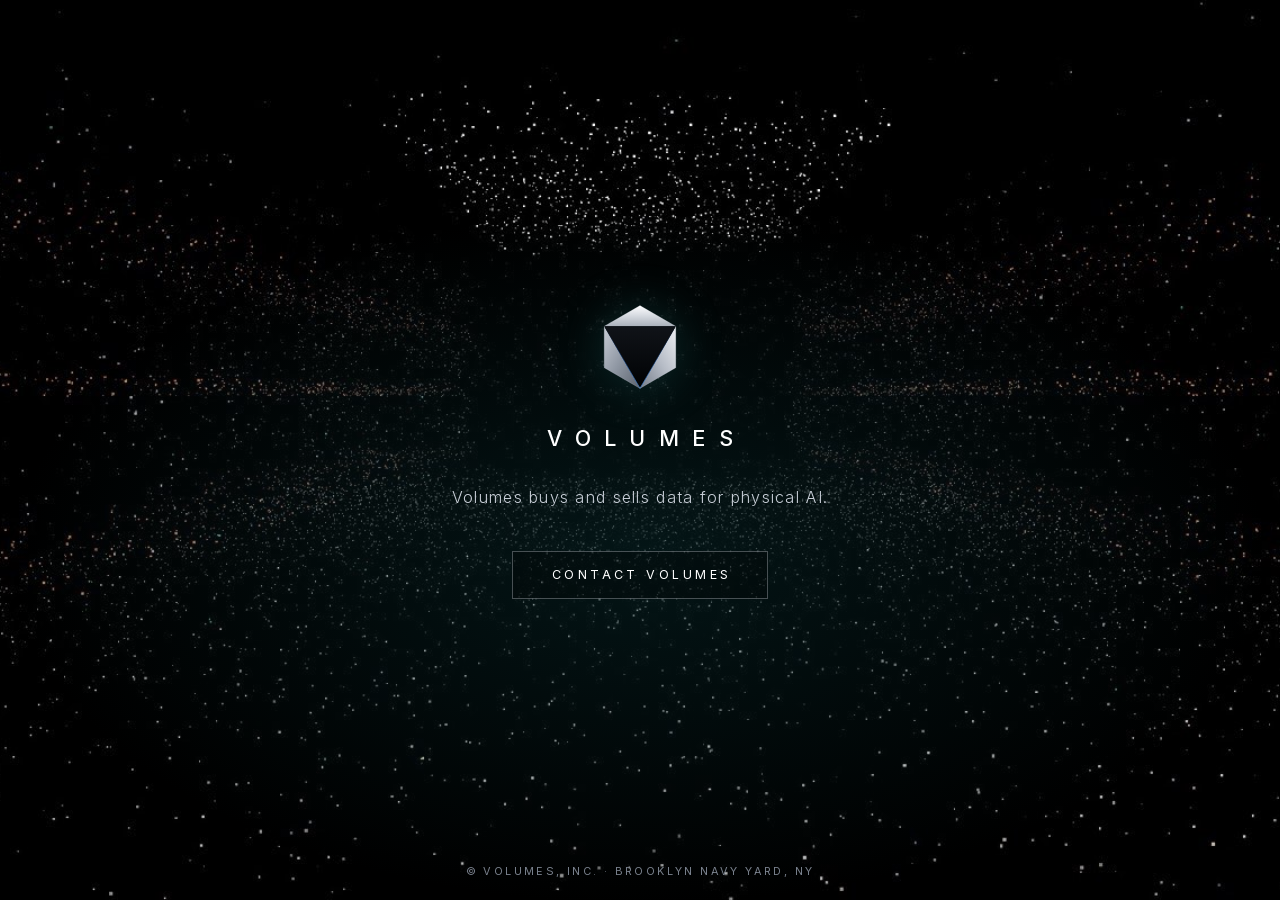
==== index.html @ 19cad760 "SEO, structured data, icons, 404" ====
<!DOCTYPE html>
<html lang="en">
<head>
<meta charset="UTF-8">
<meta name="viewport" content="width=device-width, initial-scale=1.0">
<title>Volumes — Data for Physical AI</title>
<meta name="description" content="Volumes buys and sells data for physical AI.">
<meta property="og:title" content="Volumes — Data for Physical AI">
<meta property="og:description" content="Volumes buys and sells data for physical AI.">
<meta property="og:type" content="website">
<meta property="og:url" content="https://arseniichan.github.io/volumes-website/">
<meta property="og:image" content="https://arseniichan.github.io/volumes-website/assets/og.png">
<meta name="twitter:card" content="summary_large_image">
<meta name="twitter:title" content="Volumes — Data for Physical AI">
<meta name="twitter:description" content="Volumes buys and sells data for physical AI.">
<meta name="twitter:image" content="https://arseniichan.github.io/volumes-website/assets/og.png">
<meta property="og:site_name" content="Volumes">
<meta property="og:locale" content="en_US">
<meta name="referrer" content="strict-origin-when-cross-origin">
<meta name="theme-color" content="#000000">
<link rel="canonical" href="https://arseniichan.github.io/volumes-website/">
<link rel="icon" type="image/svg+xml" href="assets/favicon.svg">
<link rel="apple-touch-icon" href="assets/apple-touch-icon.png">
<script type="application/ld+json">
{
  "@context": "https://schema.org",
  "@type": "Organization",
  "name": "Volumes, Inc.",
  "url": "https://arseniichan.github.io/volumes-website/",
  "logo": "https://arseniichan.github.io/volumes-website/assets/og.png",
  "email": "hello@volumes.cloud",
  "description": "Volumes buys and sells data for physical AI.",
  "address": {
    "@type": "PostalAddress",
    "streetAddress": "Brooklyn Navy Yard",
    "addressLocality": "Brooklyn",
    "addressRegion": "NY",
    "addressCountry": "US"
  }
}
</script>
<link rel="preload" href="assets/fonts/inter-var-latin.woff2" as="font" type="font/woff2" crossorigin>
<link rel="stylesheet" href="css/main.css">
</head>
<body>

<div class="hero" id="hero" aria-hidden="true"></div>
<div class="glow" aria-hidden="true"></div>

<main class="stage">
  <div class="lockup">
    <svg class="mark" viewBox="0 0 200 200" role="img" aria-label="Volumes logo">
      <defs>
        <linearGradient id="ft" x1="0" y1="0" x2="0" y2="1"><stop offset="0" stop-color="#fdfdfe"/><stop offset=".45" stop-color="#d9dde3"/><stop offset="1" stop-color="#aab1bb"/></linearGradient>
        <linearGradient id="fl" x1="0" y1="0" x2="1" y2="1"><stop offset="0" stop-color="#c7ccd4"/><stop offset=".5" stop-color="#8f97a3"/><stop offset="1" stop-color="#5c636e"/></linearGradient>
        <linearGradient id="fr" x1="1" y1="0" x2="0" y2="1"><stop offset="0" stop-color="#eef0f3"/><stop offset=".5" stop-color="#b6bcc6"/><stop offset="1" stop-color="#767e8a"/></linearGradient>
        <linearGradient id="cg" x1="0" y1="0" x2="0" y2="1"><stop offset="0" stop-color="#101318"/><stop offset=".7" stop-color="#05070a"/><stop offset="1" stop-color="#000"/></linearGradient>
        <linearGradient id="be" x1="0" y1="0" x2="1" y2="0"><stop offset="0" stop-color="#2E6FF2" stop-opacity="0"/><stop offset=".5" stop-color="#5DA9FF"/><stop offset="1" stop-color="#2E6FF2" stop-opacity="0"/></linearGradient>
      </defs>
      <polygon points="22.1,55 22.1,145 100,190" fill="url(#fl)"/>
      <polygon points="177.9,55 177.9,145 100,190" fill="url(#fr)"/>
      <polygon points="100,10 22.1,55 177.9,55" fill="url(#ft)"/>
      <polygon points="22.1,55 177.9,55 100,190" fill="url(#cg)"/>
      <path d="M 22.1 55 L 100 190 L 177.9 55" fill="none" stroke="url(#be)" stroke-width="1.6" opacity=".9"/>
      <path d="M 100 10 L 177.9 55 L 177.9 145 L 100 190 L 22.1 145 L 22.1 55 Z" fill="none" stroke="#c9cfd8" stroke-width="0.8" opacity=".5"/>
    </svg>
    <h1 class="wordmark">VOLUMES</h1>
  </div>

  <p class="subline">Volumes buys and sells data for physical AI.</p>

  <a class="contact-btn" id="contactBtn" href="mailto:hello@volumes.cloud">CONTACT&nbsp;VOLUMES</a>
</main>

<footer>© VOLUMES, INC. · BROOKLYN NAVY YARD, NY</footer>

<dialog id="contactDialog" aria-labelledby="dialogTitle">
  <div class="panel">
    <button class="close" id="closeBtn" type="button" aria-label="Close contact panel">×</button>

    <!-- step 1: role -->
    <section class="step" id="stepRole">
      <p class="eyebrow" id="dialogTitle">CONTACT VOLUMES</p>
      <h2 class="q" id="roleHeading" tabindex="-1">I am a —</h2>
      <div class="roles">
        <button class="role" type="button" data-role="Buyer">BUYER</button>
        <button class="role" type="button" data-role="Seller">SELLER</button>
        <button class="role" type="button" id="investorBtn">INVESTOR</button>
      </div>
    </section>

    <!-- step 2a: data multi-select -->
    <section class="step" id="stepData" hidden>
      <button class="back" type="button" data-back>← BACK</button>
      <p class="eyebrow" id="dataEyebrow">BUYER</p>
      <h2 class="q" id="dataHeading" tabindex="-1">What data are you interested in buying?</h2>

      <div class="notsure">
        <button class="chip chip-notsure" type="button" aria-pressed="false" data-item="Not sure yet">Not sure yet</button>
      </div>

      <div id="catList"></div>

      <button class="compose" id="composeBtn" type="button" disabled>COMPOSE EMAIL → HELLO@VOLUMES.CLOUD</button>
      <p class="count" id="count" aria-live="polite">Select one or more</p>

      <div class="mailguard" id="mailGuard" hidden>
        <p class="mailguard-note">If your mail app didn’t open, copy this and send it to
          <span class="addr">hello@volumes.cloud</span>:</p>
        <label class="visually-hidden" for="mailText">Composed email text</label>
        <textarea id="mailText" readonly rows="6"></textarea>
        <button class="copy" id="copyBtn" type="button">COPY EMAIL TEXT</button>
      </div>
    </section>

    <!-- step 2b: investor -->
    <section class="step" id="stepInvestor" hidden>
      <button class="back" type="button" data-back>← BACK</button>
      <p class="eyebrow">INVESTOR ACCESS</p>
      <h2 class="q" id="investorHeading" tabindex="-1">Log in for company updates</h2>

      <div class="field">
        <label class="visually-hidden" for="invUser">Username</label>
        <input type="text" id="invUser" name="username" placeholder="Username" autocomplete="off">
      </div>
      <div class="field">
        <label class="visually-hidden" for="invPass">Password</label>
        <input type="password" id="invPass" name="password" placeholder="Password" autocomplete="off">
      </div>
      <button class="login" id="loginBtn" type="button">LOG IN</button>
      <p class="login-note" id="loginNote" aria-live="polite"></p>

      <hr class="divider">

      <p class="asterisk">* <em>Volumes Inc. is not currently accepting new investors.</em> Leave your email to be notified when that changes.</p>
      <div class="notify">
        <div class="field">
          <label class="visually-hidden" for="invEmail">Your email</label>
          <input type="email" id="invEmail" placeholder="you@fund.com">
        </div>
        <button class="notify-btn" id="notifyBtn" type="button">NOTIFY&nbsp;ME</button>
      </div>

      <div class="mailguard" id="invMailGuard" hidden>
        <p class="mailguard-note">If your mail app didn’t open, copy this and send it to
          <span class="addr">hello@volumes.cloud</span>:</p>
        <label class="visually-hidden" for="invMailText">Composed email text</label>
        <textarea id="invMailText" readonly rows="3"></textarea>
        <button class="copy" id="invCopyBtn" type="button">COPY EMAIL TEXT</button>
      </div>
    </section>

  </div>
</dialog>

<script src="js/flow.js" defer></script>
<script>
/* Hero gate: WebGL-capable desktops get the live cloud; everyone else
   (no WebGL, reduced motion, mobile, low power) gets the static poster
   rendered from the same scene. ?static=1 / ?hero=1 force either path. */
(function () {
  var hero = document.getElementById('hero');
  var q = new URLSearchParams(location.search);
  var reduced = matchMedia('(prefers-reduced-motion: reduce)').matches;
  var coarseSmall = matchMedia('(pointer: coarse)').matches &&
                    Math.min(screen.width, screen.height) < 768;
  var lowPower = (navigator.deviceMemory && navigator.deviceMemory < 4) ||
                 (navigator.hardwareConcurrency && navigator.hardwareConcurrency <= 2) ||
                 (navigator.connection && navigator.connection.saveData);
  var webgl = false;
  try {
    var c = document.createElement('canvas');
    webgl = !!(c.getContext('webgl2') || c.getContext('webgl'));
  } catch (e) { webgl = false; }

  var usePoster = q.has('static') || !webgl || reduced || coarseSmall || lowPower;
  if (q.has('hero') || q.has('poster')) usePoster = false;

  if (usePoster) {
    hero.classList.add('poster');
    return;
  }

  /* The cloud is an enhancement: let the page paint and settle first,
     then load Three.js off the critical path. */
  function boot() {
    import('./js/hero.js')
      .then(function (m) { m.start(hero, { poster: q.has('poster') }); })
      .catch(function () { hero.classList.add('poster'); });
  }
  function whenIdle() {
    if (q.has('poster')) { boot(); return; } /* poster build: no delay */
    if ('requestIdleCallback' in window) requestIdleCallback(boot, { timeout: 2000 });
    else setTimeout(boot, 250);
  }
  if (document.readyState === 'complete') whenIdle();
  else window.addEventListener('load', whenIdle);
})();
</script>
</body>
</html>
---- css/main.css ----
/* Volumes — "Resting Place" · Measured Futurism v3 */

@font-face {
  font-family: 'Inter';
  font-style: normal;
  font-weight: 300 600;
  font-display: optional;
  src: url('../assets/fonts/inter-var-latin.woff2') format('woff2');
}

:root {
  --bg: #000;
  --ink: #fff;
  --silver: #c9cfd8;
  --dim: #7a828e;
  --teal: #3ec6c6;
  --blue: #2E6FF2;
  --line: rgba(201, 207, 216, .22);
  --line-soft: rgba(201, 207, 216, .12);
  --teal-wash: rgba(62, 198, 198, .08);
  --font: 'Inter', -apple-system, BlinkMacSystemFont, 'Helvetica Neue', Arial, sans-serif;
}

* { margin: 0; padding: 0; box-sizing: border-box; }
[hidden] { display: none !important; }
html, body { height: 100%; }

body {
  background: var(--bg);
  color: var(--ink);
  font-family: var(--font);
  overflow: hidden;
}

.visually-hidden {
  position: absolute; width: 1px; height: 1px;
  margin: -1px; padding: 0; border: 0;
  clip: rect(0 0 0 0); clip-path: inset(50%);
  overflow: hidden; white-space: nowrap;
}

:focus-visible {
  outline: 2px solid var(--teal);
  outline-offset: 3px;
}

/* ---------- ground layers ---------- */
.hero {
  position: fixed; inset: 0; z-index: 0;
  background-color: var(--bg);
  background-size: cover;
  background-position: center;
}
.hero canvas { position: absolute; inset: 0; display: block; width: 100%; height: 100%; }
.hero.poster { background-image: url('../assets/poster.jpg'); }
.glow {
  position: fixed; inset: 0; z-index: 1; pointer-events: none;
  background: radial-gradient(ellipse 70% 55% at 50% 62%, rgba(10, 60, 64, .35), transparent 70%);
}

/* ---------- the five things ---------- */
.stage {
  position: fixed; inset: 0; z-index: 2;
  display: flex; flex-direction: column;
  align-items: center; justify-content: center;
  gap: 2.2rem;
  pointer-events: none;
  padding: 0 1.5rem;
  text-align: center;
}
.stage > * { pointer-events: auto; }

.lockup {
  display: flex; flex-direction: column; align-items: center; gap: 2rem;
}
.mark {
  width: 92px; height: 92px;
  filter: drop-shadow(0 0 24px rgba(62, 198, 198, .18));
}
.wordmark {
  font-weight: 500;
  font-size: 1.35rem;
  letter-spacing: .62em;
  text-indent: .62em;
  color: var(--ink);
}

.subline {
  font-weight: 300;
  font-size: 1rem;
  letter-spacing: .08em;
  color: var(--silver);
}

.contact-btn {
  margin-top: .6rem;
  display: inline-block;
  border: 1px solid rgba(201, 207, 216, .35);
  color: var(--ink);
  background: rgba(0, 0, 0, .3);
  text-decoration: none;
  font-size: .78rem;
  letter-spacing: .28em;
  text-indent: .28em;
  padding: .95rem 2.2rem;
  min-height: 44px;
  cursor: pointer;
  transition: border-color .2s ease-out, background .2s ease-out;
}
.contact-btn:hover { border-color: var(--teal); background: var(--teal-wash); }

footer {
  position: fixed; bottom: 1.4rem; left: 0; right: 0; z-index: 2;
  text-align: center;
  font-size: .68rem;
  letter-spacing: .22em;
  color: var(--dim);
  padding: 0 1rem;
}

/* ---------- contact dialog ---------- */
dialog {
  border: none;
  background: transparent;
  padding: 0;
  max-width: 100vw; max-height: 100vh;
  width: 100%; height: 100%;
  display: none;
  align-items: center; justify-content: center;
  color: var(--ink);
}
dialog[open] { display: flex; }
dialog::backdrop {
  background: rgba(0, 0, 0, .82);
  -webkit-backdrop-filter: blur(10px);
  backdrop-filter: blur(10px);
}

.panel {
  position: relative;
  width: min(680px, 92vw);
  max-height: 86vh;
  overflow-y: auto;
  border: 1px solid rgba(201, 207, 216, .18);
  background: rgba(4, 6, 8, .96);
  padding: 2.6rem 2.8rem;
  scrollbar-width: thin;
  scrollbar-color: rgba(201, 207, 216, .2) transparent;
}
.panel::-webkit-scrollbar { width: 4px; }
.panel::-webkit-scrollbar-thumb { background: rgba(201, 207, 216, .2); }

.close {
  position: absolute; top: .6rem; right: .6rem;
  width: 44px; height: 44px;
  border: none; background: none;
  color: var(--dim);
  font-size: 1.4rem; line-height: 1;
  font-family: inherit;
  cursor: pointer;
  transition: color .2s ease-out;
}
.close:hover { color: var(--ink); }

.eyebrow {
  font-size: .64rem; letter-spacing: .3em;
  color: var(--teal);
  margin-bottom: 1.2rem;
}
.q {
  font-weight: 300; font-size: 1.25rem;
  letter-spacing: .02em;
  margin-bottom: 1.8rem;
}
.q:focus-visible { outline: none; }

.roles { display: grid; grid-template-columns: repeat(3, 1fr); gap: .8rem; }
.role {
  border: 1px solid var(--line);
  background: none; color: var(--ink);
  font-family: inherit; font-size: .8rem;
  letter-spacing: .2em; text-indent: .2em;
  padding: 1.6rem 0;
  cursor: pointer;
  transition: border-color .2s ease-out, color .2s ease-out;
}
.role:hover { border-color: var(--teal); color: var(--teal); }

.back {
  background: none; border: none;
  color: var(--dim);
  font-family: inherit; font-size: .68rem; letter-spacing: .22em;
  cursor: pointer;
  margin-bottom: 1.4rem;
  padding: .6rem .6rem .6rem 0;
  min-height: 44px;
  transition: color .2s ease-out;
}
.back:hover { color: var(--ink); }

/* categories: collapsed by default */
.cat { border-bottom: 1px solid var(--line-soft); }
.cat-toggle {
  width: 100%;
  display: flex; align-items: center; justify-content: space-between; gap: 1rem;
  background: none; border: none;
  color: var(--silver);
  font-family: inherit;
  font-size: .66rem; letter-spacing: .26em;
  text-transform: uppercase;
  text-align: left;
  padding: .9rem .2rem;
  min-height: 44px;
  cursor: pointer;
  transition: color .2s ease-out;
}
.cat-toggle:hover { color: var(--ink); }
.cat-meta { display: flex; align-items: center; gap: .8rem; flex-shrink: 0; }
.cat-count { color: var(--dim); letter-spacing: .1em; }
.cat-picked { color: var(--teal); letter-spacing: .1em; }
.cat-caret {
  color: var(--dim);
  transition: transform .2s ease-out;
}
.cat-toggle[aria-expanded="true"] .cat-caret { transform: rotate(180deg); }

.chips {
  display: flex; flex-wrap: wrap; gap: .5rem;
  padding: .2rem .2rem 1.1rem;
}
.chip {
  border: 1px solid var(--line);
  background: none; color: var(--silver);
  font-family: inherit; font-size: .74rem; letter-spacing: .05em;
  padding: .5rem .9rem;
  min-height: 36px;
  cursor: pointer;
  transition: border-color .2s ease-out, color .2s ease-out, background .2s ease-out;
}
.chip:hover { border-color: rgba(62, 198, 198, .6); }
.chip[aria-pressed="true"] {
  border-color: var(--teal);
  color: var(--teal);
  background: var(--teal-wash);
}
.notsure { margin-bottom: 1.1rem; }
.chip-notsure { min-height: 44px; padding: .6rem 1.2rem; }

.compose {
  margin-top: 1.6rem; width: 100%;
  border: 1px solid var(--teal);
  background: var(--teal-wash);
  color: var(--teal);
  font-family: inherit; font-size: .76rem;
  letter-spacing: .26em; text-indent: .26em;
  padding: 1rem 0;
  min-height: 48px;
  cursor: pointer;
  transition: background .2s ease-out;
}
.compose:disabled { opacity: .35; cursor: default; }
.compose:not(:disabled):hover { background: rgba(62, 198, 198, .16); }

.count {
  color: var(--dim);
  font-size: .68rem; letter-spacing: .1em;
  margin-top: .7rem;
  text-align: center;
}

/* mail fallback */
.mailguard { margin-top: 1.4rem; border-top: 1px solid var(--line-soft); padding-top: 1.2rem; }
.mailguard-note {
  color: var(--dim);
  font-size: .72rem; line-height: 1.7; letter-spacing: .04em;
  margin-bottom: .7rem;
}
.addr { color: var(--teal); letter-spacing: .06em; user-select: all; }
.mailguard textarea {
  width: 100%;
  background: none;
  border: 1px solid var(--line-soft);
  color: var(--silver);
  font-family: inherit; font-size: .74rem; line-height: 1.6;
  padding: .8rem;
  resize: vertical;
}
.copy {
  margin-top: .7rem;
  border: 1px solid var(--line);
  background: none; color: var(--silver);
  font-family: inherit; font-size: .68rem; letter-spacing: .18em;
  padding: .7rem 1.4rem;
  min-height: 44px;
  cursor: pointer;
  transition: border-color .2s ease-out, color .2s ease-out;
}
.copy:hover { border-color: var(--teal); color: var(--teal); }

/* investor */
.field { width: 100%; margin-bottom: .7rem; }
.field input {
  width: 100%;
  background: none;
  border: 1px solid var(--line);
  color: var(--ink);
  font-family: inherit; font-size: .85rem; letter-spacing: .06em;
  padding: .85rem 1rem;
  min-height: 44px;
}
.field input::placeholder { color: var(--dim); }
.field input:focus { outline: none; border-color: var(--teal); }

.login {
  width: 100%;
  border: 1px solid rgba(201, 207, 216, .35);
  background: none; color: var(--ink);
  font-family: inherit; font-size: .74rem;
  letter-spacing: .26em; text-indent: .26em;
  padding: .95rem 0;
  min-height: 48px;
  cursor: pointer;
  margin-top: .3rem;
  transition: border-color .2s ease-out;
}
.login:hover { border-color: var(--ink); }
.login-note {
  color: var(--dim);
  font-size: .7rem; letter-spacing: .06em; line-height: 1.6;
  margin-top: .7rem;
  min-height: 1.2em;
}

.divider { border: none; border-top: 1px solid var(--line-soft); margin: 1.8rem 0; }

.asterisk {
  font-size: .74rem; line-height: 1.7;
  color: var(--dim); letter-spacing: .04em;
  margin-bottom: 1rem;
}
.asterisk em { color: var(--silver); font-style: normal; }

.notify { display: flex; gap: .6rem; }
.notify .field { margin: 0; flex: 1; }
.notify-btn {
  border: 1px solid rgba(62, 198, 198, .6);
  background: none; color: var(--teal);
  font-family: inherit; font-size: .68rem; letter-spacing: .18em;
  padding: 0 1.4rem;
  min-height: 44px;
  cursor: pointer;
  transition: background .2s ease-out;
}
.notify-btn:hover { background: var(--teal-wash); }

/* ---------- responsive ---------- */
@media (max-width: 600px) {
  .stage { gap: 1.8rem; }
  .mark { width: 76px; height: 76px; }
  .wordmark { font-size: 1.15rem; }
  .subline { font-size: .92rem; }
  .roles { grid-template-columns: 1fr; }
  .panel { padding: 3rem 1.4rem 1.8rem; width: 94vw; max-height: 90vh; }
  .notify { flex-direction: column; }
  .notify-btn { padding: .85rem 0; }
}

/* larger touch targets on coarse pointers */
@media (pointer: coarse) {
  .chip { min-height: 44px; padding: .7rem 1rem; }
}

@media (prefers-reduced-motion: reduce) {
  * { transition: none !important; animation: none !important; }
}
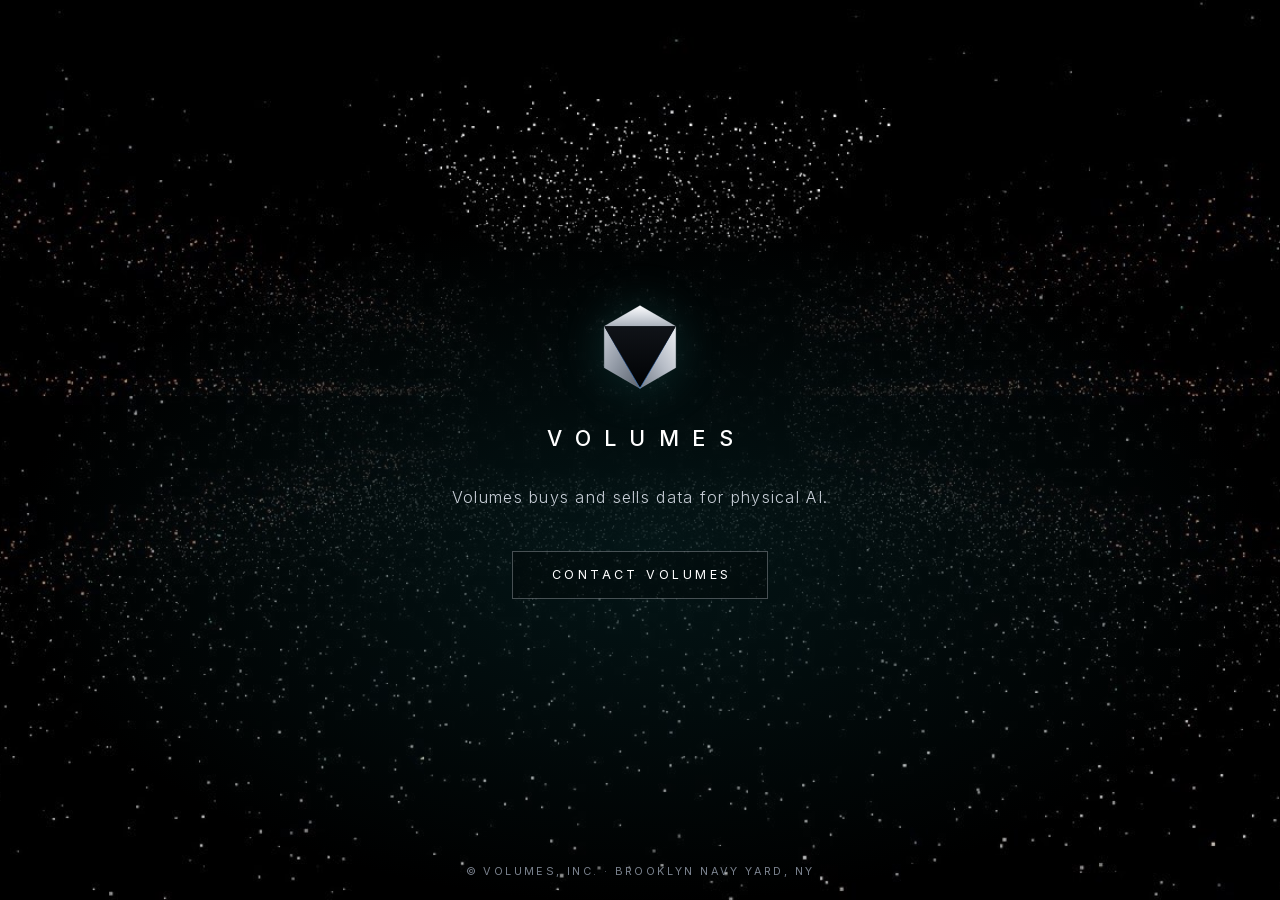
==== commit d7493c63: "Center scrim for text legibility" ====
--- a/index.html
+++ b/index.html
@@ -45,6 +45,7 @@
 <body>
 
 <div class="hero" id="hero" aria-hidden="true"></div>
+<div class="scrim" aria-hidden="true"></div>
 <div class="glow" aria-hidden="true"></div>
 
 <main class="stage">
@@ -101,6 +102,11 @@
 
       <div id="catList"></div>
 
+      <div class="field details-field">
+        <label class="details-label" for="detailsText">ANYTHING SPECIFIC? <span>scale, environment, timeline — optional</span></label>
+        <textarea id="detailsText" rows="2" placeholder="e.g. manipulation data, warehouse settings, 10k hours"></textarea>
+      </div>
+
       <button class="compose" id="composeBtn" type="button" disabled>COMPOSE EMAIL → HELLO@VOLUMES.CLOUD</button>
       <p class="count" id="count" aria-live="polite">Select one or more</p>
 
@@ -162,8 +168,6 @@
   var hero = document.getElementById('hero');
   var q = new URLSearchParams(location.search);
   var reduced = matchMedia('(prefers-reduced-motion: reduce)').matches;
-  var coarseSmall = matchMedia('(pointer: coarse)').matches &&
-                    Math.min(screen.width, screen.height) < 768;
   var lowPower = (navigator.deviceMemory && navigator.deviceMemory < 4) ||
                  (navigator.hardwareConcurrency && navigator.hardwareConcurrency <= 2) ||
                  (navigator.connection && navigator.connection.saveData);
@@ -173,7 +177,7 @@
     webgl = !!(c.getContext('webgl2') || c.getContext('webgl'));
   } catch (e) { webgl = false; }
 
-  var usePoster = q.has('static') || !webgl || reduced || coarseSmall || lowPower;
+  var usePoster = q.has('static') || !webgl || reduced || lowPower;
   if (q.has('hero') || q.has('poster')) usePoster = false;
 
   if (usePoster) {
--- a/css/main.css
+++ b/css/main.css
@@ -50,12 +50,19 @@
   background-color: var(--bg);
   background-size: cover;
   background-position: center;
+  touch-action: none; /* finger drags deform the cloud instead of scrolling */
 }
 .hero canvas { position: absolute; inset: 0; display: block; width: 100%; height: 100%; }
 .hero.poster { background-image: url('../assets/poster.jpg'); }
 .glow {
   position: fixed; inset: 0; z-index: 1; pointer-events: none;
   background: radial-gradient(ellipse 70% 55% at 50% 62%, rgba(10, 60, 64, .35), transparent 70%);
+}
+/* quiet the cloud behind the text column so the sentence stays legible
+   over the bright beam band on tall phone screens */
+.scrim {
+  position: fixed; inset: 0; z-index: 1; pointer-events: none;
+  background: radial-gradient(ellipse 60% 46% at 50% 50%, rgba(0, 0, 0, .52), transparent 72%);
 }
 
 /* ---------- the five things ---------- */
@@ -246,6 +253,31 @@
 .notsure { margin-bottom: 1.1rem; }
 .chip-notsure { min-height: 44px; padding: .6rem 1.2rem; }
 
+.details-field { margin-top: 1.3rem; }
+.details-label {
+  display: block;
+  font-size: .62rem; letter-spacing: .26em;
+  color: var(--silver);
+  text-transform: uppercase;
+  margin-bottom: .55rem;
+}
+.details-label span {
+  color: var(--dim);
+  letter-spacing: .1em;
+  text-transform: none;
+}
+.details-field textarea {
+  width: 100%;
+  background: none;
+  border: 1px solid var(--line);
+  color: var(--ink);
+  font-family: inherit; font-size: .82rem; line-height: 1.6; letter-spacing: .04em;
+  padding: .8rem 1rem;
+  resize: vertical;
+}
+.details-field textarea::placeholder { color: var(--dim); }
+.details-field textarea:focus { outline: none; border-color: var(--teal); }
+
 .compose {
   margin-top: 1.6rem; width: 100%;
   border: 1px solid var(--teal);
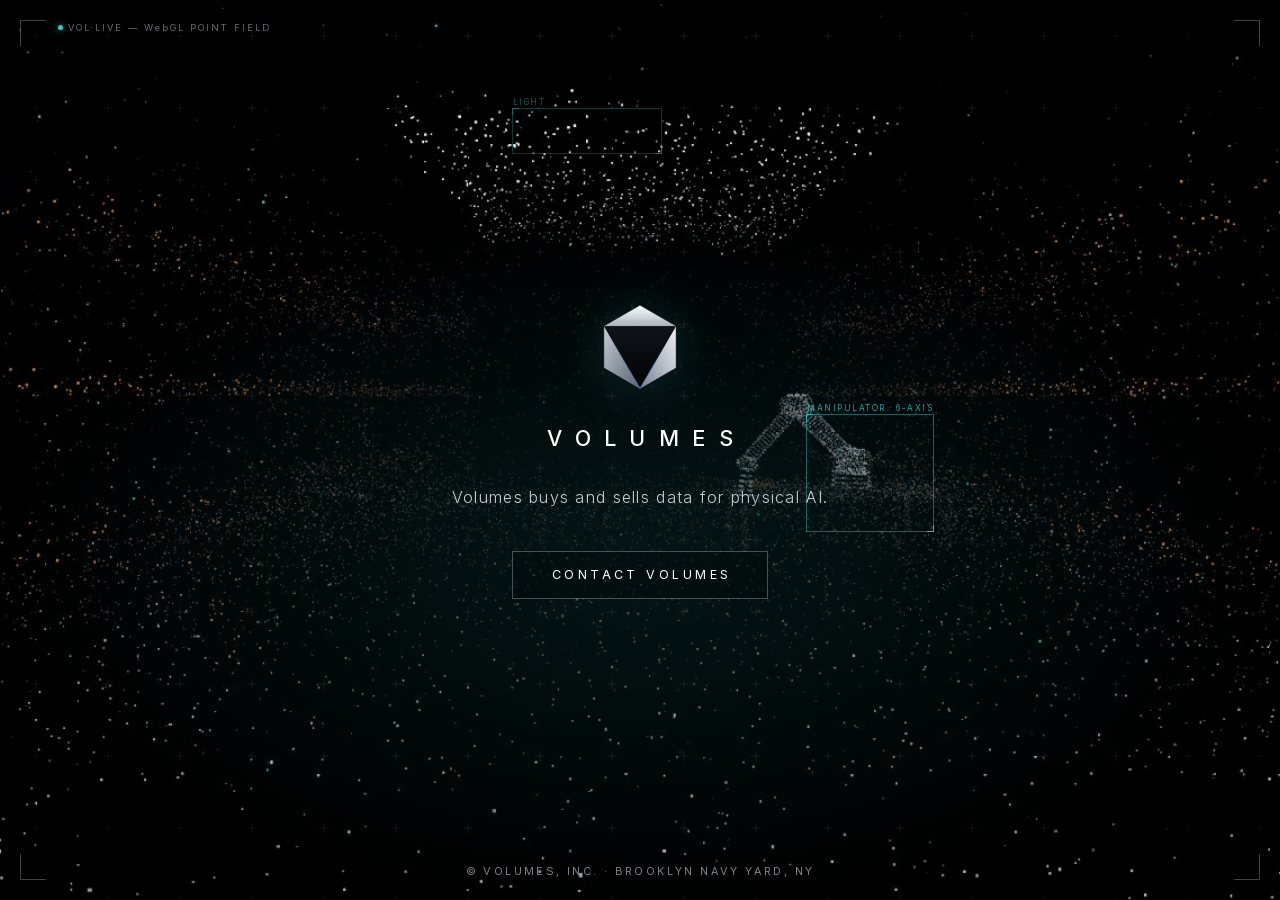
==== commit f2cf4355: "Instrument HUD + searchable data taxonomy" ====
--- a/index.html
+++ b/index.html
@@ -48,6 +48,26 @@
 <div class="scrim" aria-hidden="true"></div>
 <div class="glow" aria-hidden="true"></div>
 
+<!-- Instrument HUD: honest capture-viewport chrome over the live cloud.
+     Registration marks + a bracket that labels the actual manipulator.
+     No false "real capture" provenance — that waits for real geometry. -->
+<div class="hud" aria-hidden="true">
+  <div class="hud-grid"></div>
+  <span class="hud-corner tl"></span>
+  <span class="hud-corner tr"></span>
+  <span class="hud-corner bl"></span>
+  <span class="hud-corner br"></span>
+  <div class="hud-readout">
+    <span class="hud-dot"></span>VOL·LIVE — WebGL POINT FIELD
+  </div>
+  <div class="hud-track hud-track--arm">
+    <span class="hud-label">MANIPULATOR · 6-AXIS</span>
+  </div>
+  <div class="hud-track hud-track--streak">
+    <span class="hud-label">LIGHT</span>
+  </div>
+</div>
+
 <main class="stage">
   <div class="lockup">
     <svg class="mark" viewBox="0 0 200 200" role="img" aria-label="Volumes logo">
@@ -96,11 +116,21 @@
       <p class="eyebrow" id="dataEyebrow">BUYER</p>
       <h2 class="q" id="dataHeading" tabindex="-1">What data are you interested in buying?</h2>
 
+      <div class="search-field">
+        <svg class="search-icon" width="14" height="14" viewBox="0 0 14 14" aria-hidden="true" fill="none">
+          <circle cx="6" cy="6" r="4.5" stroke="currentColor" stroke-width="1.2"/>
+          <path d="M9.5 9.5 13 13" stroke="currentColor" stroke-width="1.2" stroke-linecap="round"/>
+        </svg>
+        <label class="visually-hidden" for="dataSearch">Search data types</label>
+        <input type="text" id="dataSearch" placeholder="Search 55 data types…" autocomplete="off" spellcheck="false">
+      </div>
+
       <div class="notsure">
         <button class="chip chip-notsure" type="button" aria-pressed="false" data-item="Not sure yet">Not sure yet</button>
       </div>
 
       <div id="catList"></div>
+      <p class="no-matches" id="noMatches" hidden>No matches. Try a broader term, or use “Not sure yet”.</p>
 
       <div class="field details-field">
         <label class="details-label" for="detailsText">ANYTHING SPECIFIC? <span>scale, environment, timeline — optional</span></label>
--- a/css/main.css
+++ b/css/main.css
@@ -63,6 +63,77 @@
 .scrim {
   position: fixed; inset: 0; z-index: 1; pointer-events: none;
   background: radial-gradient(ellipse 60% 46% at 50% 50%, rgba(0, 0, 0, .52), transparent 72%);
+}
+
+/* ---------- instrument HUD ---------- */
+.hud {
+  position: fixed; inset: 0; z-index: 1; pointer-events: none;
+  font-family: var(--font);
+}
+.hud-grid {
+  position: absolute; inset: 0;
+  opacity: .10;
+  background-image: url("data:image/svg+xml,%3Csvg xmlns='http://www.w3.org/2000/svg' width='72' height='72'%3E%3Cpath d='M36 31v10M31 36h10' stroke='%23c9cfd8' stroke-width='1'/%3E%3C/svg%3E");
+  background-repeat: repeat;
+  -webkit-mask-image: radial-gradient(ellipse 85% 80% at 50% 48%, #000 55%, transparent 90%);
+          mask-image: radial-gradient(ellipse 85% 80% at 50% 48%, #000 55%, transparent 90%);
+}
+.hud-corner {
+  position: absolute; width: 26px; height: 26px;
+  border: 1px solid rgba(201, 207, 216, .32);
+}
+.hud-corner.tl { top: 20px; left: 20px; border-right: none; border-bottom: none; }
+.hud-corner.tr { top: 20px; right: 20px; border-left: none; border-bottom: none; }
+.hud-corner.bl { bottom: 20px; left: 20px; border-right: none; border-top: none; }
+.hud-corner.br { bottom: 20px; right: 20px; border-left: none; border-top: none; }
+.hud-readout {
+  position: absolute; top: 22px; left: 58px;
+  display: flex; align-items: center; gap: .5em;
+  font-size: .58rem; letter-spacing: .22em;
+  color: rgba(201, 207, 216, .5);
+}
+.hud-dot {
+  width: 5px; height: 5px; border-radius: 50%;
+  background: var(--teal);
+  box-shadow: 0 0 6px rgba(62, 198, 198, .8);
+  animation: hud-pulse 2.6s ease-in-out infinite;
+}
+@keyframes hud-pulse { 0%, 100% { opacity: 1; } 50% { opacity: .25; } }
+
+.hud-track {
+  position: absolute;
+  border: 1px solid rgba(62, 198, 198, .45);
+  width: 92px; height: 78px;
+}
+.hud-track::before, .hud-track::after {
+  content: ''; position: absolute; width: 6px; height: 6px;
+  border: 1px solid rgba(62, 198, 198, .8);
+}
+.hud-track::before { top: -1px; left: -1px; border-right: none; border-bottom: none; }
+.hud-track::after { bottom: -1px; right: -1px; border-left: none; border-top: none; }
+.hud-label {
+  position: absolute; top: -1.5em; left: 0;
+  font-size: .52rem; letter-spacing: .18em;
+  color: rgba(62, 198, 198, .75);
+  white-space: nowrap;
+}
+/* positioned over the arm (right of the lockup) and the light streak */
+.hud-track--arm    { top: 46%; left: 63%; width: 128px; height: 118px; }
+.hud-track--streak { top: 12%; left: 40%; width: 150px; height: 46px; opacity: .6; }
+
+@media (max-width: 600px) {
+  .hud-corner { width: 18px; height: 18px; }
+  .hud-corner.tl, .hud-corner.tr { top: 14px; }
+  .hud-corner.bl, .hud-corner.br { bottom: 14px; }
+  .hud-corner.tl, .hud-corner.bl { left: 14px; }
+  .hud-corner.tr, .hud-corner.br { right: 14px; }
+  .hud-readout { top: 15px; left: 40px; font-size: .5rem; letter-spacing: .16em; }
+  /* the arm shares the text band on a phone — brackets would collide with
+     the sentence, so the frame + grid + readout carry the instrument read */
+  .hud-track { display: none; }
+}
+@media (prefers-reduced-motion: reduce) {
+  .hud-dot { animation: none; }
 }
 
 /* ---------- the five things ---------- */
@@ -253,6 +324,36 @@
 .notsure { margin-bottom: 1.1rem; }
 .chip-notsure { min-height: 44px; padding: .6rem 1.2rem; }
 
+/* taxonomy search */
+.search-field {
+  position: relative;
+  display: flex; align-items: center;
+  margin: 0 0 1.1rem;
+}
+.search-icon {
+  position: absolute; left: 1rem;
+  color: var(--dim);
+  pointer-events: none;
+}
+.search-field input {
+  width: 100%;
+  background: none;
+  border: 1px solid var(--line);
+  color: var(--ink);
+  font-family: inherit; font-size: .82rem; letter-spacing: .04em;
+  padding: .75rem 1rem .75rem 2.4rem;
+  min-height: 44px;
+}
+.search-field input::placeholder { color: var(--dim); }
+.search-field input:focus { outline: none; border-color: var(--teal); }
+.no-matches {
+  color: var(--dim);
+  font-size: .74rem; letter-spacing: .04em; line-height: 1.6;
+  padding: .8rem .2rem;
+}
+.cat.cat-hidden { display: none; }
+.chip.chip-hidden { display: none; }
+
 .details-field { margin-top: 1.3rem; }
 .details-label {
   display: block;
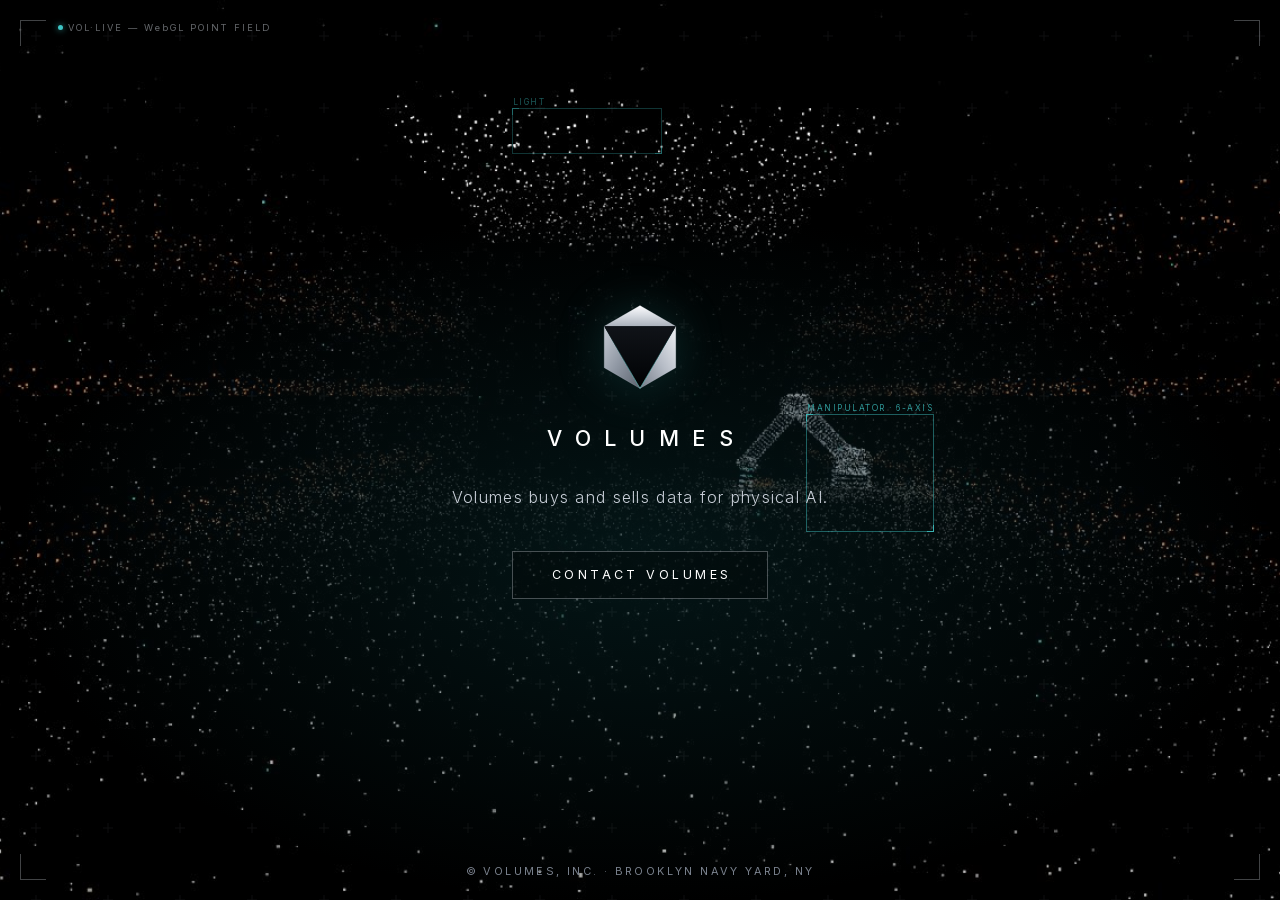
==== commit 046ab05d: "iOS hardening (safe-area, input zoom, tap-highlight), text legibility on mobile, unified teal accent" ====
--- a/index.html
+++ b/index.html
@@ -2,7 +2,7 @@
 <html lang="en">
 <head>
 <meta charset="UTF-8">
-<meta name="viewport" content="width=device-width, initial-scale=1.0">
+<meta name="viewport" content="width=device-width, initial-scale=1.0, viewport-fit=cover">
 <title>Volumes — Data for Physical AI</title>
 <meta name="description" content="Volumes buys and sells data for physical AI.">
 <meta property="og:title" content="Volumes — Data for Physical AI">
@@ -76,7 +76,7 @@
         <linearGradient id="fl" x1="0" y1="0" x2="1" y2="1"><stop offset="0" stop-color="#c7ccd4"/><stop offset=".5" stop-color="#8f97a3"/><stop offset="1" stop-color="#5c636e"/></linearGradient>
         <linearGradient id="fr" x1="1" y1="0" x2="0" y2="1"><stop offset="0" stop-color="#eef0f3"/><stop offset=".5" stop-color="#b6bcc6"/><stop offset="1" stop-color="#767e8a"/></linearGradient>
         <linearGradient id="cg" x1="0" y1="0" x2="0" y2="1"><stop offset="0" stop-color="#101318"/><stop offset=".7" stop-color="#05070a"/><stop offset="1" stop-color="#000"/></linearGradient>
-        <linearGradient id="be" x1="0" y1="0" x2="1" y2="0"><stop offset="0" stop-color="#2E6FF2" stop-opacity="0"/><stop offset=".5" stop-color="#5DA9FF"/><stop offset="1" stop-color="#2E6FF2" stop-opacity="0"/></linearGradient>
+        <linearGradient id="be" x1="0" y1="0" x2="1" y2="0"><stop offset="0" stop-color="#3ec6c6" stop-opacity="0"/><stop offset=".5" stop-color="#7fe3e3"/><stop offset="1" stop-color="#3ec6c6" stop-opacity="0"/></linearGradient>
       </defs>
       <polygon points="22.1,55 22.1,145 100,190" fill="url(#fl)"/>
       <polygon points="177.9,55 177.9,145 100,190" fill="url(#fr)"/>
@@ -123,6 +123,7 @@
         </svg>
         <label class="visually-hidden" for="dataSearch">Search data types</label>
         <input type="text" id="dataSearch" placeholder="Search 55 data types…" autocomplete="off" spellcheck="false">
+        <button class="search-clear" id="searchClear" type="button" aria-label="Clear search" hidden>×</button>
       </div>
 
       <div class="notsure">
--- a/css/main.css
+++ b/css/main.css
@@ -23,13 +23,22 @@
 
 * { margin: 0; padding: 0; box-sizing: border-box; }
 [hidden] { display: none !important; }
-html, body { height: 100%; }
+html {
+  height: 100%;
+  -webkit-text-size-adjust: 100%;  /* stop iOS inflating type on rotate */
+  text-size-adjust: 100%;
+}
+body { height: 100%; }
 
 body {
   background: var(--bg);
   color: var(--ink);
   font-family: var(--font);
   overflow: hidden;
+  -webkit-tap-highlight-color: transparent;  /* kill the grey iOS tap flash */
+  -webkit-font-smoothing: antialiased;
+  -moz-osx-font-smoothing: grayscale;
+  text-rendering: optimizeLegibility;
 }
 
 .visually-hidden {
@@ -72,11 +81,9 @@
 }
 .hud-grid {
   position: absolute; inset: 0;
-  opacity: .10;
+  opacity: .07;  /* uniform faint grid — cheaper than masking a full-screen tile */
   background-image: url("data:image/svg+xml,%3Csvg xmlns='http://www.w3.org/2000/svg' width='72' height='72'%3E%3Cpath d='M36 31v10M31 36h10' stroke='%23c9cfd8' stroke-width='1'/%3E%3C/svg%3E");
   background-repeat: repeat;
-  -webkit-mask-image: radial-gradient(ellipse 85% 80% at 50% 48%, #000 55%, transparent 90%);
-          mask-image: radial-gradient(ellipse 85% 80% at 50% 48%, #000 55%, transparent 90%);
 }
 .hud-corner {
   position: absolute; width: 26px; height: 26px;
@@ -188,7 +195,9 @@
 .contact-btn:hover { border-color: var(--teal); background: var(--teal-wash); }
 
 footer {
-  position: fixed; bottom: 1.4rem; left: 0; right: 0; z-index: 2;
+  position: fixed; z-index: 2;
+  bottom: calc(1.4rem + env(safe-area-inset-bottom)); /* clear the home indicator */
+  left: 0; right: 0;
   text-align: center;
   font-size: .68rem;
   letter-spacing: .22em;
@@ -200,7 +209,7 @@
 dialog {
   border: none;
   background: transparent;
-  padding: 0;
+  padding: env(safe-area-inset-top) env(safe-area-inset-right) env(safe-area-inset-bottom) env(safe-area-inset-left);
   max-width: 100vw; max-height: 100vh;
   width: 100%; height: 100%;
   display: none;
@@ -219,6 +228,8 @@
   width: min(680px, 92vw);
   max-height: 86vh;
   overflow-y: auto;
+  -webkit-overflow-scrolling: touch;
+  overscroll-behavior: contain;  /* no rubber-band bleed to the page behind */
   border: 1px solid rgba(201, 207, 216, .18);
   background: rgba(4, 6, 8, .96);
   padding: 2.6rem 2.8rem;
@@ -321,6 +332,13 @@
   color: var(--teal);
   background: var(--teal-wash);
 }
+/* shape cue so selection isn't signalled by color alone */
+.chip[aria-pressed="true"]::before {
+  content: '✓';
+  margin-right: .45em;
+  font-size: .85em;
+  opacity: .9;
+}
 .notsure { margin-bottom: 1.1rem; }
 .chip-notsure { min-height: 44px; padding: .6rem 1.2rem; }
 
@@ -341,11 +359,20 @@
   border: 1px solid var(--line);
   color: var(--ink);
   font-family: inherit; font-size: .82rem; letter-spacing: .04em;
-  padding: .75rem 1rem .75rem 2.4rem;
+  padding: .75rem 2.8rem .75rem 2.4rem;
   min-height: 44px;
 }
 .search-field input::placeholder { color: var(--dim); }
 .search-field input:focus { outline: none; border-color: var(--teal); }
+.search-clear {
+  position: absolute; right: .15rem;
+  width: 44px; height: 44px;
+  border: none; background: none; color: var(--dim);
+  font-size: 1.2rem; line-height: 1; cursor: pointer;
+  display: flex; align-items: center; justify-content: center;
+  transition: color .2s ease-out;
+}
+.search-clear:hover { color: var(--ink); }
 .no-matches {
   color: var(--dim);
   font-size: .74rem; letter-spacing: .04em; line-height: 1.6;
@@ -496,11 +523,30 @@
   .panel { padding: 3rem 1.4rem 1.8rem; width: 94vw; max-height: 90vh; }
   .notify { flex-direction: column; }
   .notify-btn { padding: .85rem 0; }
+  /* the arm shares the text band in portrait — deepen the pocket so the
+     sentence stays crisp over it without hiding the scene */
+  .scrim {
+    background:
+      radial-gradient(ellipse 78% 30% at 50% 55%, rgba(0, 0, 0, .82), transparent 75%),
+      radial-gradient(ellipse 70% 50% at 50% 50%, rgba(0, 0, 0, .5), transparent 74%);
+  }
 }
 
 /* larger touch targets on coarse pointers */
 @media (pointer: coarse) {
   .chip { min-height: 44px; padding: .7rem 1rem; }
+  /* 16px inputs stop iOS Safari zooming the page on focus */
+  .field input,
+  .search-field input,
+  .details-field textarea,
+  .mailguard textarea { font-size: 16px; }
+}
+
+/* short viewports (landscape phones): drop the tracking brackets and tighten */
+@media (max-height: 520px) {
+  .hud-track { display: none; }
+  .stage { gap: 1.2rem; }
+  .contact-btn { padding: .7rem 2rem; min-height: 40px; }
 }
 
 @media (prefers-reduced-motion: reduce) {
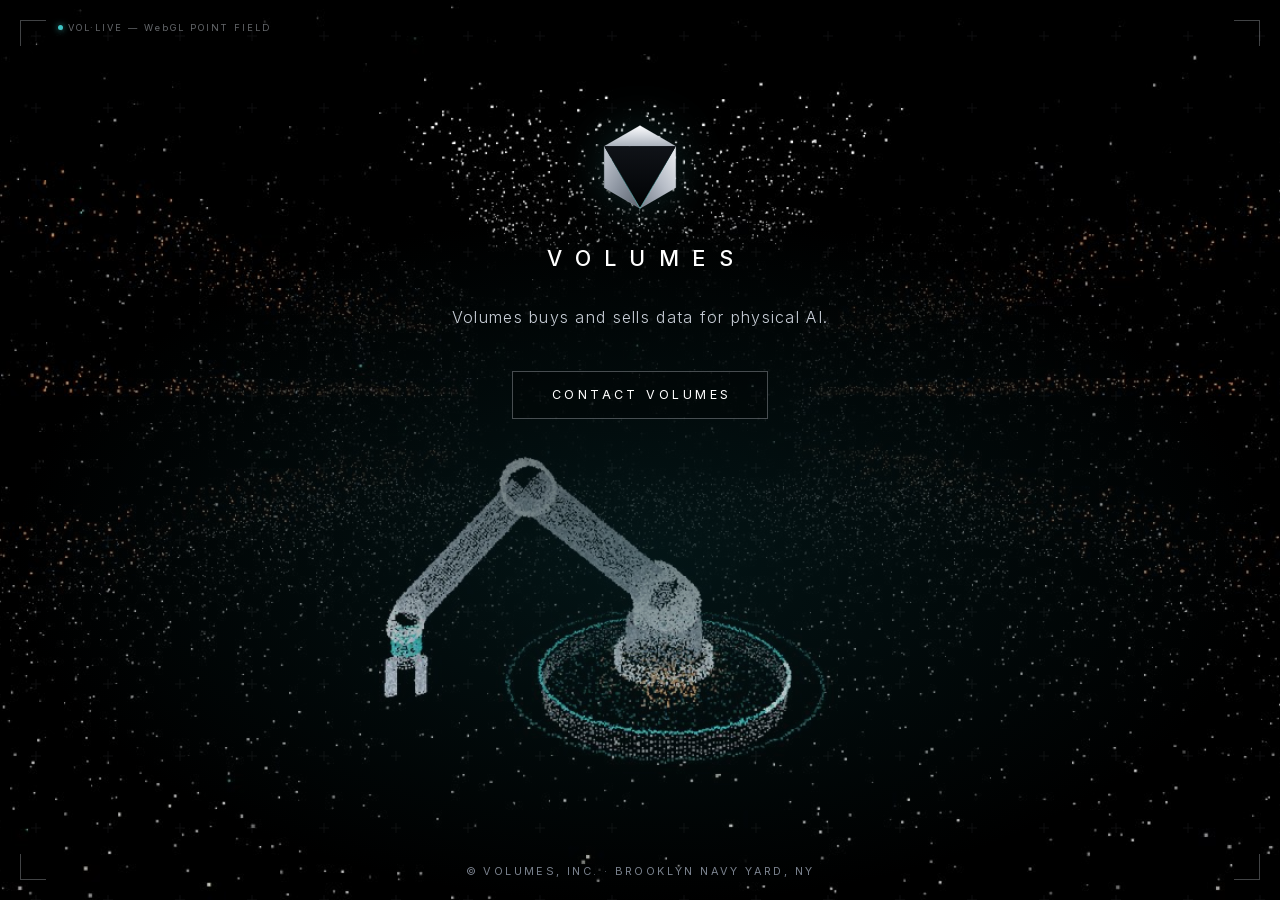
==== commit a3060fce: "Robot as grounded centerpiece on a scan-turntable; recomposed hero" ====
--- a/index.html
+++ b/index.html
@@ -60,12 +60,6 @@
   <div class="hud-readout">
     <span class="hud-dot"></span>VOL·LIVE — WebGL POINT FIELD
   </div>
-  <div class="hud-track hud-track--arm">
-    <span class="hud-label">MANIPULATOR · 6-AXIS</span>
-  </div>
-  <div class="hud-track hud-track--streak">
-    <span class="hud-label">LIGHT</span>
-  </div>
 </div>
 
 <main class="stage">
--- a/css/main.css
+++ b/css/main.css
@@ -150,7 +150,7 @@
   align-items: center; justify-content: center;
   gap: 2.2rem;
   pointer-events: none;
-  padding: 0 1.5rem;
+  padding: 0 1.5rem 40vh;   /* lift the copy so the robot centerpiece owns the lower frame */
   text-align: center;
 }
 .stage > * { pointer-events: auto; }
@@ -523,12 +523,12 @@
   .panel { padding: 3rem 1.4rem 1.8rem; width: 94vw; max-height: 90vh; }
   .notify { flex-direction: column; }
   .notify-btn { padding: .85rem 0; }
-  /* the arm shares the text band in portrait — deepen the pocket so the
-     sentence stays crisp over it without hiding the scene */
+  /* the robot sits low on phones; lift the copy into the upper frame */
+  .stage { padding-bottom: 34vh; }
   .scrim {
     background:
-      radial-gradient(ellipse 78% 30% at 50% 55%, rgba(0, 0, 0, .82), transparent 75%),
-      radial-gradient(ellipse 70% 50% at 50% 50%, rgba(0, 0, 0, .5), transparent 74%);
+      radial-gradient(ellipse 82% 34% at 50% 40%, rgba(0, 0, 0, .78), transparent 74%),
+      radial-gradient(ellipse 70% 50% at 50% 42%, rgba(0, 0, 0, .45), transparent 74%);
   }
 }
 
